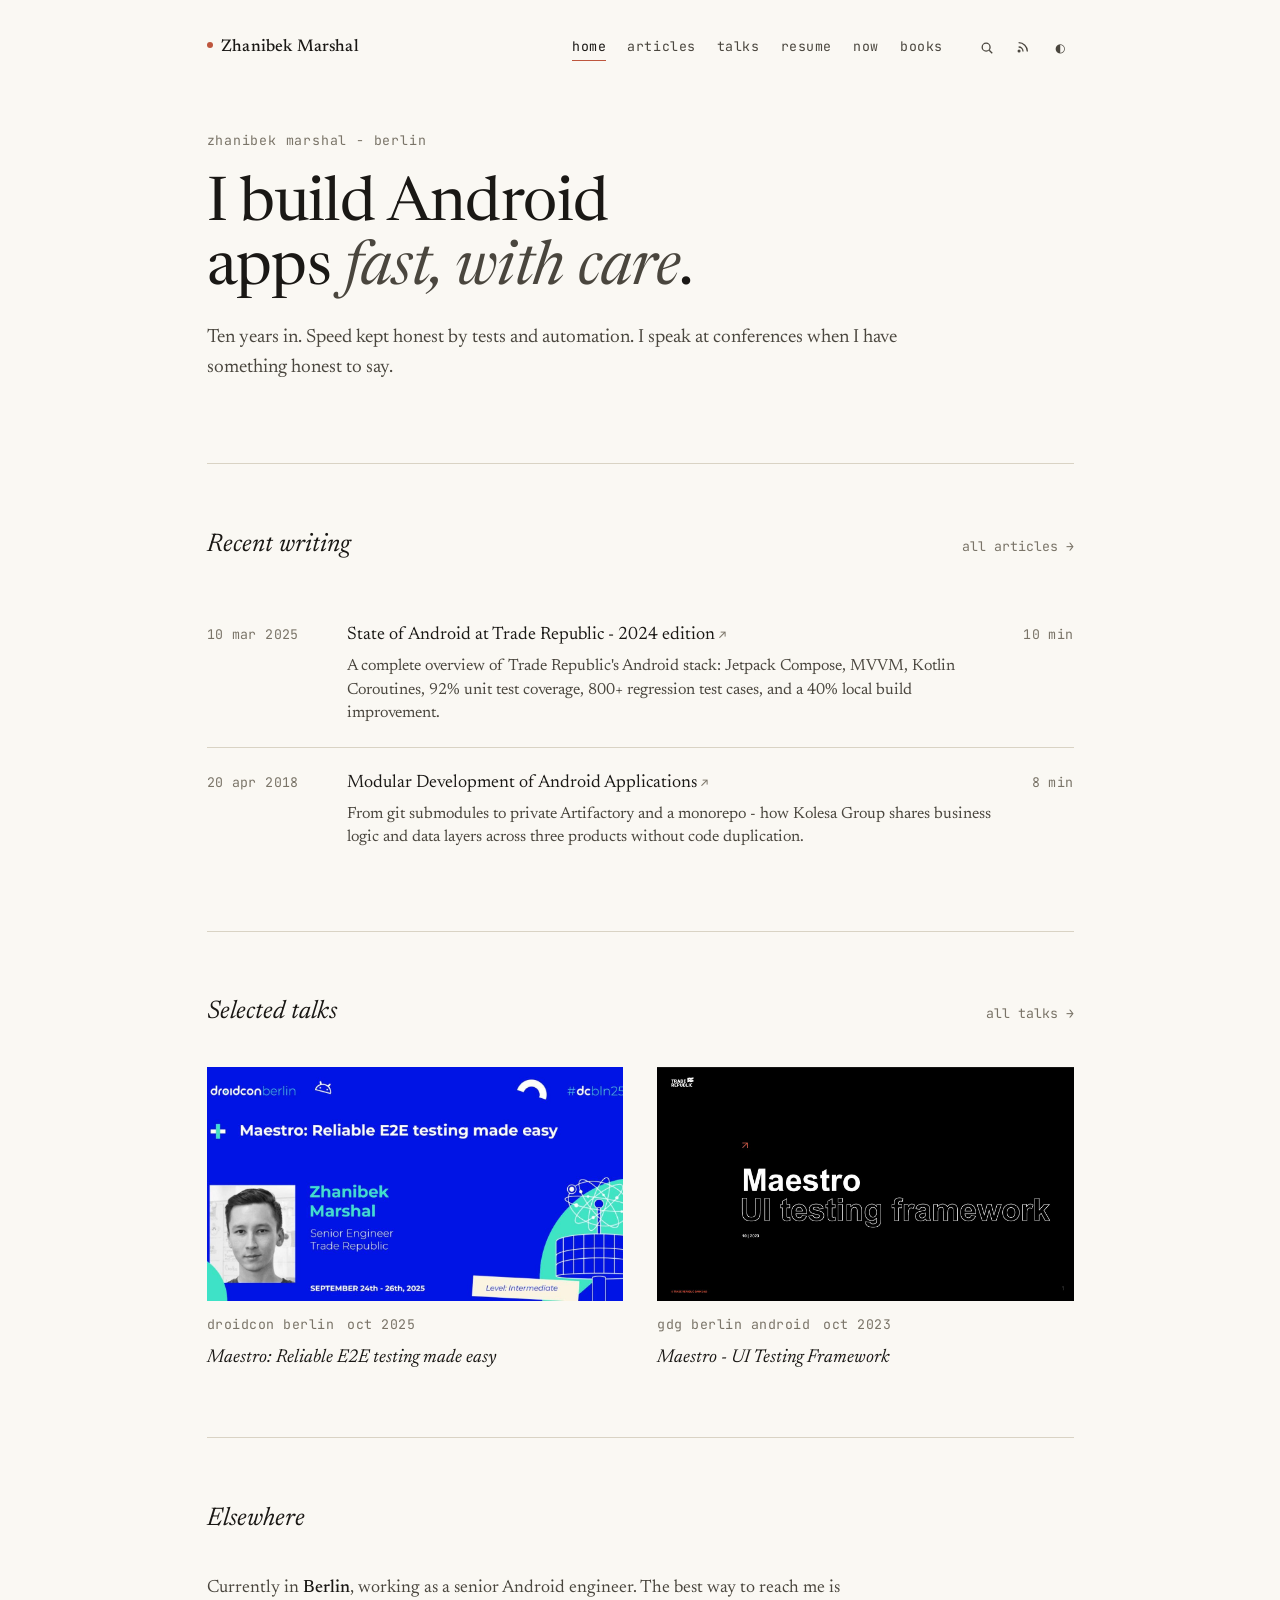
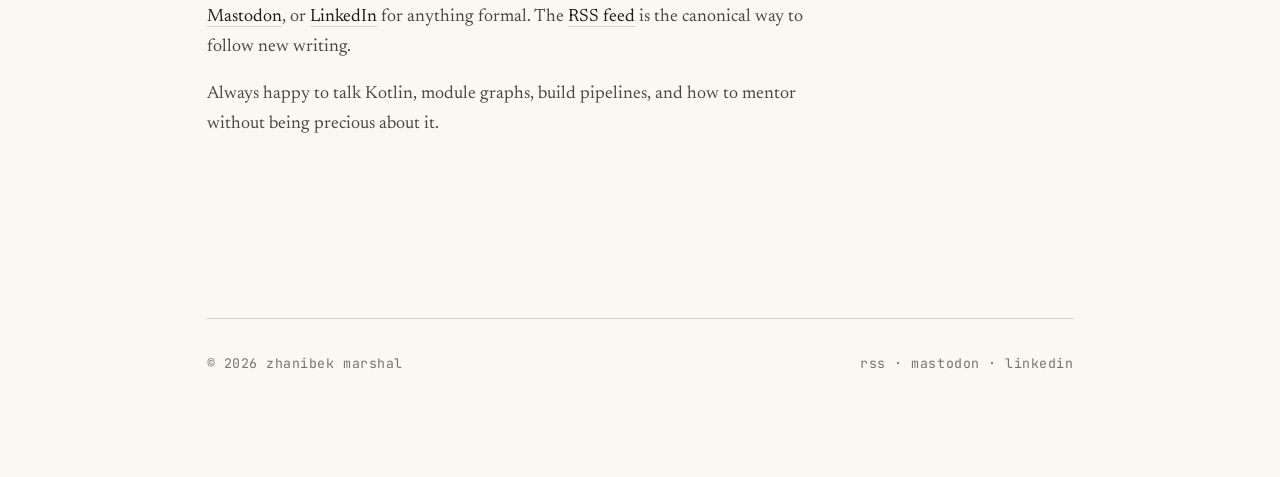
==== index.html @ f0babded "Add SEO meta tags to all pages All 8 pages now have <meta name="description">, og:title, og:descript" ====
<!doctype html>
<html lang="en">
<head>
<meta charset="utf-8">
<title>Zhanibek Marshal - Android engineer, speaker, writer</title>
<meta name="viewport" content="width=device-width, initial-scale=1">
<meta property="og:title" content="Zhanibek Marshal - Android engineer, speaker, writer">
<meta property="og:description" content="Personal site of Zhanibek Marshal - Android engineer with 10+ years of experience, conference speaker, writer.">
<meta property="og:type" content="website">
<meta property="og:url" content="https://zhanibek.dev/">
<meta name="twitter:card" content="summary">
<meta name="description" content="Personal site of Zhanibek Marshal - Android engineer with 10+ years of experience, conference speaker, writer.">
<link rel="alternate" type="application/rss+xml" title="Zhanibek Marshal - RSS" href="feed.xml">
<link rel="preconnect" href="https://fonts.googleapis.com">
<link rel="preconnect" href="https://fonts.gstatic.com" crossorigin>
<link href="https://fonts.googleapis.com/css2?family=Newsreader:ital,opsz,wght@0,6..72,300;0,6..72,400;0,6..72,500;1,6..72,300;1,6..72,400&family=JetBrains+Mono:wght@400;500&display=swap" rel="stylesheet">
<style>/* ============================================================
   Zhanibek Marshal - personal site
   Zen aesthetic. Newsreader serif + JetBrains Mono.
   ============================================================ */

:root {
  /* Light (paper) */
  --paper:        #faf8f3;
  --paper-2:      #f3efe6;
  --rule:         #d9d3c4;
  --ink:          #1a1815;
  --ink-2:        #4a463e;
  --ink-3:        #7a7468;
  --accent:       oklch(0.58 0.14 35);
  --accent-soft:  oklch(0.58 0.14 35 / 0.12);

  --serif: "Newsreader", "Iowan Old Style", "Palatino", Georgia, serif;
  --mono:  "JetBrains Mono", ui-monospace, "SF Mono", Menlo, monospace;

  /* Density (overridden by tweaks) */
  --density:    1;
  --measure:    38rem;            /* reading column */
  --gap-xs:     calc(0.5rem  * var(--density));
  --gap-sm:     calc(0.75rem * var(--density));
  --gap-md:     calc(1.25rem * var(--density));
  --gap-lg:     calc(2rem    * var(--density));
  --gap-xl:     calc(3.5rem  * var(--density));
  --gap-xxl:    calc(6rem    * var(--density));

  --type-body:  1.0625rem;
  --type-meta:  0.78rem;
  --type-h1:    clamp(1.75rem, 1.2rem + 2.4vw, 2.6rem);
  --type-h2:    1.5rem;
  --type-h3:    1.15rem;
  --type-hero:  clamp(2.2rem, 1.4rem + 3.5vw, 3.6rem);

  --leading-body: 1.65;
  --leading-tight: 1.25;

  color-scheme: light;
}

html[data-theme="dark"] {
  --paper:        #15171a;
  --paper-2:      #1d1f23;
  --rule:         #2c2f34;
  --ink:          #e8e6e1;
  --ink-2:        #b8b5ae;
  --ink-3:        #7a7770;
  --accent:       oklch(0.72 0.13 38);
  --accent-soft:  oklch(0.72 0.13 38 / 0.14);
  color-scheme: dark;
}

@media (prefers-color-scheme: dark) {
  html:not([data-theme]) {
    --paper:        #15171a;
    --paper-2:      #1d1f23;
    --rule:         #2c2f34;
    --ink:          #e8e6e1;
    --ink-2:        #b8b5ae;
    --ink-3:        #7a7770;
    --accent:       oklch(0.72 0.13 38);
    --accent-soft:  oklch(0.72 0.13 38 / 0.14);
    color-scheme: dark;
  }
}

* { box-sizing: border-box; }

html, body {
  margin: 0;
  padding: 0;
  background: var(--paper);
  color: var(--ink);
  font-family: var(--serif);
  font-size: var(--type-body);
  line-height: var(--leading-body);
  font-feature-settings: "ss01", "ss02";
  -webkit-font-smoothing: antialiased;
  text-rendering: optimizeLegibility;
}

img, svg { max-width: 100%; display: block; }

a {
  color: var(--ink);
  text-decoration: none;
  border-bottom: 1px solid var(--rule);
  transition: border-color 120ms ease, color 120ms ease;
}
a:hover { border-bottom-color: var(--accent); color: var(--accent); }

/* ----- LAYOUT ------------------------------------------------ */
.shell {
  max-width: 56rem;
  margin: 0 auto;
  padding: var(--gap-lg) clamp(1.25rem, 4vw, 2.5rem) var(--gap-xxl);
}

.measure { max-width: var(--measure); }

/* ----- HEADER ------------------------------------------------ */
.site-header {
  display: flex;
  justify-content: space-between;
  align-items: baseline;
  gap: var(--gap-md);
  padding-bottom: var(--gap-lg);
  border-bottom: 1px solid var(--rule);
  margin-bottom: var(--gap-xl);
  flex-wrap: wrap;
}
.brand {
  font-family: var(--serif);
  font-size: 1rem;
  font-weight: 500;
  letter-spacing: 0.01em;
  border: 0;
  color: var(--ink);
}
.brand .dot {
  display: inline-block;
  width: 6px; height: 6px;
  background: var(--accent);
  border-radius: 50%;
  margin-right: 0.5rem;
  transform: translateY(-3px);
}
nav.primary {
  display: flex;
  gap: var(--gap-md);
  font-family: var(--mono);
  font-size: var(--type-meta);
  letter-spacing: 0.04em;
  text-transform: lowercase;
  align-items: center;
  flex-wrap: wrap;
}
nav.primary a {
  color: var(--ink-2);
  border: 0;
  padding-bottom: 2px;
  border-bottom: 1px solid transparent;
}
nav.primary a:hover { color: var(--ink); border-bottom-color: var(--ink-3); }
nav.primary a[aria-current="page"] {
  color: var(--ink);
  border-bottom-color: var(--accent);
}

.utilities {
  display: flex;
  gap: 0.5rem;
  align-items: center;
  margin-left: 0.5rem;
}
.icon-btn {
  background: transparent;
  border: 1px solid transparent;
  color: var(--ink-2);
  width: 28px; height: 28px;
  border-radius: 4px;
  cursor: pointer;
  display: inline-flex;
  align-items: center;
  justify-content: center;
  font-family: var(--mono);
  font-size: 0.7rem;
  transition: background 120ms, color 120ms;
}
.icon-btn:hover { background: var(--paper-2); color: var(--ink); }
.icon-btn svg { width: 14px; height: 14px; }

/* ----- HERO -------------------------------------------------- */
.hero {
  padding: var(--gap-lg) 0 var(--gap-xl);
  max-width: 42rem;
}
.hero-eyebrow {
  font-family: var(--mono);
  font-size: var(--type-meta);
  text-transform: lowercase;
  letter-spacing: 0.06em;
  color: var(--ink-3);
  margin-bottom: var(--gap-md);
}
.hero h1 {
  font-family: var(--serif);
  font-weight: 400;
  font-size: var(--type-hero);
  line-height: 1.05;
  letter-spacing: -0.01em;
  margin: 0 0 var(--gap-md);
  text-wrap: balance;
}
.hero h1 em {
  font-style: italic;
  color: var(--ink-2);
}
.hero p {
  font-size: 1.125rem;
  line-height: 1.55;
  color: var(--ink-2);
  margin: 0 0 var(--gap-md);
  text-wrap: pretty;
}

/* ----- SECTION HEADINGS ------------------------------------- */
.section {
  padding: var(--gap-xl) 0;
  border-top: 1px solid var(--rule);
}
.section:first-of-type { border-top: 0; }

.section-head {
  display: flex;
  justify-content: space-between;
  align-items: baseline;
  margin-bottom: var(--gap-lg);
  gap: var(--gap-md);
}
.section-head h2 {
  font-family: var(--serif);
  font-weight: 400;
  font-style: italic;
  font-size: var(--type-h2);
  margin: 0;
  color: var(--ink);
}
.section-head .more {
  font-family: var(--mono);
  font-size: var(--type-meta);
  text-transform: lowercase;
  color: var(--ink-3);
  border: 0;
}
.section-head .more:hover { color: var(--accent); }

/* ----- ARTICLE LIST (list style) ---------------------------- */
.post-list {
  list-style: none;
  padding: 0;
  margin: 0;
}
.post-list li {
  padding: var(--gap-md) 0;
  border-bottom: 1px solid var(--rule);
}
.post-list li:last-child { border-bottom: 0; }
.post-row {
  display: grid;
  grid-template-columns: 7rem 1fr auto;
  gap: var(--gap-md);
  align-items: baseline;
}
.post-row .date,
.post-row .read-time {
  font-family: var(--mono);
  font-size: var(--type-meta);
  color: var(--ink-3);
  text-transform: lowercase;
  letter-spacing: 0.03em;
  white-space: nowrap;
}
.post-row .title {
  font-family: var(--serif);
  font-size: 1.0625rem;
  color: var(--ink);
  border: 0;
  line-height: 1.4;
}
.post-row .title:hover { color: var(--accent); }
.post-row .excerpt {
  font-size: 0.95rem;
  color: var(--ink-2);
  margin-top: 0.25rem;
  line-height: 1.45;
}
@media (max-width: 640px) {
  .post-row { grid-template-columns: 1fr; gap: 0.25rem; }
  .post-row .read-time { grid-row: 1; justify-self: end; }
  .post-row .date { grid-row: 1; }
}

/* ----- CARDS variant ---------------------------------------- */
.post-list.cards { display: grid; grid-template-columns: repeat(auto-fill, minmax(20rem, 1fr)); gap: var(--gap-lg); border: 0; }
.post-list.cards li { border: 0; padding: 0; }
.card {
  display: block;
  border: 0;
  padding: 0;
}
.card .cover {
  aspect-ratio: 16/10;
  background: var(--paper-2);
  margin-bottom: var(--gap-sm);
  overflow: hidden;
  position: relative;
}
.card .cover svg { width: 100%; height: 100%; }
.card .meta {
  font-family: var(--mono);
  font-size: var(--type-meta);
  color: var(--ink-3);
  text-transform: lowercase;
  letter-spacing: 0.04em;
  margin-bottom: 0.4rem;
  display: flex; gap: 0.75rem;
}
.card .title {
  font-family: var(--serif);
  font-size: 1.2rem;
  line-height: 1.3;
  color: var(--ink);
  display: block;
  border: 0;
  margin-bottom: 0.4rem;
}
.card:hover .title { color: var(--accent); }
.card .excerpt {
  font-size: 0.95rem;
  color: var(--ink-2);
  line-height: 1.5;
}

/* ----- TABLE variant ---------------------------------------- */
.post-list.table-list { padding: 0; }
.post-list.table-list li { padding: 0.75rem 0; }
.post-list.table-list .post-row {
  grid-template-columns: 6rem 1fr 7rem auto;
  align-items: center;
}
.post-list.table-list .post-row .excerpt { display: none; }
.post-list.table-list .post-row .tag {
  font-family: var(--mono);
  font-size: var(--type-meta);
  color: var(--ink-3);
  text-transform: lowercase;
  text-align: right;
}
@media (max-width: 640px) {
  .post-list.table-list .post-row { grid-template-columns: 1fr auto; }
  .post-list.table-list .post-row .tag { display: none; }
}

/* ----- TALK CARDS ------------------------------------------- */
.talks {
  display: grid;
  grid-template-columns: repeat(auto-fill, minmax(18rem, 1fr));
  gap: var(--gap-lg);
}
.talk {
  display: block;
  border: 0;
}
.talk .cover {
  aspect-ratio: 16/9;
  background: var(--paper-2);
  margin-bottom: var(--gap-sm);
  overflow: hidden;
}
.talk .meta {
  font-family: var(--mono);
  font-size: var(--type-meta);
  color: var(--ink-3);
  text-transform: lowercase;
  letter-spacing: 0.04em;
  margin-bottom: 0.4rem;
  display: flex;
  gap: 0.75rem;
}
.talk .title {
  font-family: var(--serif);
  font-style: italic;
  font-size: 1.1rem;
  color: var(--ink);
  border: 0;
  display: block;
  margin-bottom: 0.25rem;
}
.talk:hover .title { color: var(--accent); }
.talk .venue { font-size: 0.9rem; color: var(--ink-2); }

/* ----- ARTICLE BODY ----------------------------------------- */
article.prose {
  max-width: var(--measure);
  margin: 0 auto;
}
article.prose h1 {
  font-weight: 400;
  font-size: var(--type-h1);
  line-height: 1.1;
  letter-spacing: -0.01em;
  margin: 0 0 var(--gap-sm);
  text-wrap: balance;
}
article.prose .article-meta {
  font-family: var(--mono);
  font-size: var(--type-meta);
  color: var(--ink-3);
  text-transform: lowercase;
  letter-spacing: 0.04em;
  display: flex;
  gap: 0.75rem;
  margin-bottom: var(--gap-xl);
  flex-wrap: wrap;
}
article.prose p,
article.prose ul,
article.prose ol,
article.prose blockquote {
  margin: 0 0 var(--gap-md);
}
article.prose h2 {
  font-weight: 400;
  font-style: italic;
  font-size: 1.5rem;
  margin: var(--gap-xl) 0 var(--gap-sm);
}
article.prose h3 {
  font-weight: 500;
  font-size: 1.125rem;
  margin: var(--gap-lg) 0 var(--gap-sm);
}
article.prose blockquote {
  padding-left: var(--gap-md);
  border-left: 2px solid var(--rule);
  color: var(--ink-2);
  font-style: italic;
}
article.prose a {
  color: var(--accent);
  border-bottom: 1px solid var(--accent-soft);
}
article.prose a:hover { border-bottom-color: var(--accent); }

article.prose code {
  font-family: var(--mono);
  font-size: 0.92em;
  background: var(--paper-2);
  padding: 1px 5px;
  border-radius: 3px;
}
article.prose pre {
  background: var(--paper-2);
  border: 1px solid var(--rule);
  border-radius: 4px;
  padding: var(--gap-md);
  overflow-x: auto;
  font-family: var(--mono);
  font-size: 0.88rem;
  line-height: 1.55;
  margin: var(--gap-md) 0 var(--gap-lg);
}
article.prose pre code { background: transparent; padding: 0; }

/* Syntax (very gentle) */
.tok-key { color: oklch(0.55 0.14 280); }
.tok-str { color: oklch(0.55 0.13 140); }
.tok-com { color: var(--ink-3); font-style: italic; }
.tok-num { color: oklch(0.6 0.14 35); }
.tok-fn  { color: oklch(0.55 0.13 220); }
html[data-theme="dark"] .tok-key { color: oklch(0.78 0.14 280); }
html[data-theme="dark"] .tok-str { color: oklch(0.78 0.13 140); }
html[data-theme="dark"] .tok-num { color: oklch(0.78 0.14 35); }
html[data-theme="dark"] .tok-fn  { color: oklch(0.78 0.13 220); }
@media (prefers-color-scheme: dark) {
  html:not([data-theme]) .tok-key { color: oklch(0.78 0.14 280); }
  html:not([data-theme]) .tok-str { color: oklch(0.78 0.13 140); }
  html:not([data-theme]) .tok-num { color: oklch(0.78 0.14 35); }
  html:not([data-theme]) .tok-fn  { color: oklch(0.78 0.13 220); }
}

/* ----- READING PROGRESS BAR --------------------------------- */
.progress {
  position: fixed;
  top: 0; left: 0;
  height: 2px;
  width: 0%;
  background: var(--accent);
  z-index: 50;
  transition: width 80ms linear;
}

/* ----- FOOTER ----------------------------------------------- */
.site-footer {
  margin-top: var(--gap-xxl);
  padding-top: var(--gap-lg);
  border-top: 1px solid var(--rule);
  display: flex;
  justify-content: space-between;
  font-family: var(--mono);
  font-size: var(--type-meta);
  color: var(--ink-3);
  text-transform: lowercase;
  letter-spacing: 0.04em;
  gap: var(--gap-md);
  flex-wrap: wrap;
}
.site-footer a { color: var(--ink-3); border: 0; }
.site-footer a:hover { color: var(--accent); }

/* ----- SEARCH OVERLAY --------------------------------------- */
.search-overlay {
  position: fixed; inset: 0;
  background: color-mix(in oklab, var(--paper) 85%, transparent);
  backdrop-filter: blur(8px);
  display: none;
  align-items: flex-start;
  justify-content: center;
  z-index: 100;
  padding-top: 12vh;
}
.search-overlay[data-open="true"] { display: flex; }
.search-box {
  width: min(90vw, 36rem);
  background: var(--paper);
  border: 1px solid var(--rule);
  border-radius: 4px;
  box-shadow: 0 24px 60px -20px rgba(0,0,0,0.18);
}
.search-input {
  width: 100%;
  border: 0;
  background: transparent;
  padding: var(--gap-md);
  font-family: var(--serif);
  font-size: 1.15rem;
  color: var(--ink);
  outline: none;
  border-bottom: 1px solid var(--rule);
}
.search-input::placeholder { color: var(--ink-3); }
.search-results {
  max-height: 50vh;
  overflow-y: auto;
  padding: var(--gap-sm) 0;
}
.search-result {
  display: block;
  padding: 0.5rem var(--gap-md);
  border: 0;
  color: var(--ink);
}
.search-result:hover, .search-result.active {
  background: var(--paper-2);
  color: var(--ink);
}
.search-result .kind {
  font-family: var(--mono);
  font-size: 0.7rem;
  color: var(--ink-3);
  text-transform: lowercase;
  margin-right: 0.5rem;
}
.search-result .title { font-family: var(--serif); }
.search-empty {
  padding: var(--gap-md);
  font-family: var(--mono);
  font-size: var(--type-meta);
  color: var(--ink-3);
  text-transform: lowercase;
}

/* ----- TWEAKS PANEL CHROME ---------------------------------- */
/* (TweaksPanel starter handles most styling; we just theme it.) */

/* ----- UTIL ------------------------------------------------- */
.kbd {
  font-family: var(--mono);
  font-size: 0.7rem;
  border: 1px solid var(--rule);
  padding: 1px 5px;
  border-radius: 3px;
  color: var(--ink-3);
  background: var(--paper-2);
}
.divider {
  height: 1px;
  background: var(--rule);
  margin: var(--gap-xl) 0;
}
.lede {
  font-size: 1.18rem;
  color: var(--ink-2);
  font-style: italic;
  line-height: 1.55;
  margin-bottom: var(--gap-lg);
}
.tag-row {
  display: flex; gap: 0.5rem; flex-wrap: wrap;
  font-family: var(--mono);
  font-size: var(--type-meta);
  text-transform: lowercase;
  color: var(--ink-3);
  letter-spacing: 0.03em;
}
.tag-row a { color: var(--ink-3); border: 0; }
.tag-row a:hover { color: var(--accent); }

/* Cover placeholder */
.cover-ph {
  width: 100%; height: 100%;
  display: flex; align-items: center; justify-content: center;
  position: relative;
  background:
    repeating-linear-gradient(
      45deg,
      var(--paper-2) 0 8px,
      transparent 8px 16px
    ),
    var(--paper);
  color: var(--ink-3);
  font-family: var(--mono);
  font-size: 0.7rem;
  text-transform: lowercase;
  letter-spacing: 0.05em;
}
.cover-ph span {
  background: var(--paper);
  padding: 0.25rem 0.5rem;
  border: 1px solid var(--rule);
}

/* Hide things by tweak */
[data-hide-readtime="true"] .read-time { display: none !important; }

/* Density modifier */
html[data-density="compact"] { --density: 0.7; --measure: 36rem; }
html[data-density="comfy"]   { --density: 1; }
html[data-density="airy"]    { --density: 1.35; --measure: 40rem; }

/* Responsive */
@media (max-width: 640px) {
  .site-header { gap: var(--gap-sm); }
  nav.primary { gap: var(--gap-sm); }
  .section { padding: var(--gap-lg) 0; }
}
</style>
<script>
  // No-flash theme bootstrap
  (function(){ const t = localStorage.getItem("zm.theme"); if (t && t !== "system") document.documentElement.setAttribute("data-theme", t); const d = localStorage.getItem("zm.density"); if (d) document.documentElement.setAttribute("data-density", d); })();
</script>
</head>
<body>

<header class="site-header shell" style="padding-bottom:0; margin-bottom:0; border:0;">
  <a href="index.html" class="brand"><span class="dot"></span>Zhanibek Marshal</a>
  <nav class="primary">
    <a href="index.html">home</a>
    <a href="articles.html">articles</a>
    <a href="talks.html">talks</a>
    <a href="resume.html">resume</a>
    <a href="now.html">now</a>
    <a href="books.html">books</a>
    <span class="utilities">
      <button class="icon-btn" data-search-open title="search (⌘K or /)">
        <svg viewBox="0 0 16 16" fill="none" stroke="currentColor" stroke-width="1.5"><circle cx="7" cy="7" r="4.5"/><path d="M10.5 10.5L14 14"/></svg>
      </button>
      <a class="icon-btn" href="feed.xml" title="rss feed">
        <svg viewBox="0 0 16 16" fill="none" stroke="currentColor" stroke-width="1.5"><path d="M3 3a10 10 0 0 1 10 10"/><path d="M3 8a5 5 0 0 1 5 5"/><circle cx="3.5" cy="12.5" r="1" fill="currentColor"/></svg>
      </a>
      <button class="icon-btn" data-theme-toggle>◐</button>
    </span>
  </nav>
</header>

<main class="shell">
  <section class="hero">
    <div class="hero-eyebrow">zhanibek marshal - berlin</div>
    <h1>I build Android apps <em>fast, with care</em>.</h1>
    <p>Ten years in. Speed kept honest by tests and automation. I speak at conferences when I have something honest to say.</p>
  </section>

  <section class="section">
    <div class="section-head">
      <h2>Recent writing</h2>
      <a class="more" href="articles.html">all articles →</a>
    </div>
    <ul class="post-list" id="featured-articles"></ul>
  </section>

  <section class="section">
    <div class="section-head">
      <h2>Selected talks</h2>
      <a class="more" href="talks.html">all talks →</a>
    </div>
    <div class="talks" id="featured-talks"></div>
  </section>

  <section class="section">
    <div class="section-head"><h2>Elsewhere</h2></div>
    <div class="measure" style="font-size:1.05rem; color:var(--ink-2);">
      <p>Currently in <strong style="color:var(--ink); font-weight:500;">Berlin</strong>, working as a senior Android engineer. The best way to reach me is <a href="https://androiddev.social/@zhanibek">Mastodon</a>, or <a href="https://www.linkedin.com/in/johnmarshal/">LinkedIn</a> for anything formal. The <a href="feed.xml">RSS feed</a> is the canonical way to follow new writing.</p>
      <p>Always happy to talk Kotlin, module graphs, build pipelines, and how to mentor without being precious about it.</p>
    </div>
  </section>

  <footer class="site-footer">
    <span>© 2026 Zhanibek Marshal</span>
    <span>
      <a href="feed.xml">rss</a> ·
      <a href="https://androiddev.social/@zhanibek">mastodon</a> ·
      <a href="https://www.linkedin.com/in/johnmarshal/">linkedin</a>
    </span>
  </footer>
</main>

<!-- Search overlay -->
<div class="search-overlay" data-search-overlay data-open="false">
  <div class="search-box">
    <input class="search-input" data-search-input placeholder="search articles, talks, pages…" type="text" autocomplete="off">
    <div class="search-results" data-search-results></div>
  </div>
</div>


<script src="site-data.js"></script>
<script>/* Site-wide chrome: theme toggle, search, header active state, tweaks bridge.
   Vanilla JS - no framework needed for these utilities. */

(function() {
  // ---------- THEME ----------
  const THEME_KEY = "zm.theme";
  function applyTheme(t) {
    if (t === "system" || !t) {
      document.documentElement.removeAttribute("data-theme");
    } else {
      document.documentElement.setAttribute("data-theme", t);
    }
  }
  function currentTheme() {
    return localStorage.getItem(THEME_KEY) || "system";
  }
  function nextTheme(t) {
    return t === "light" ? "dark" : t === "dark" ? "system" : "light";
  }
  function setThemeBtnLabel(btn) {
    const t = currentTheme();
    const label = t === "light" ? "☀" : t === "dark" ? "☾" : "◐";
    btn.textContent = label;
    btn.setAttribute("title", `theme: ${t} (click to cycle)`);
  }
  applyTheme(currentTheme());

  document.addEventListener("DOMContentLoaded", () => {
    const btn = document.querySelector("[data-theme-toggle]");
    if (btn) {
      setThemeBtnLabel(btn);
      btn.addEventListener("click", () => {
        const t = nextTheme(currentTheme());
        localStorage.setItem(THEME_KEY, t);
        applyTheme(t);
        setThemeBtnLabel(btn);
      });
    }

    // ---------- ACTIVE NAV ----------
    const path = location.pathname.split("/").pop() || "index.html";
    document.querySelectorAll("nav.primary a").forEach(a => {
      const href = a.getAttribute("href");
      if (href === path || (path === "" && href === "index.html")) {
        a.setAttribute("aria-current", "page");
      }
    });

    // ---------- DENSITY ----------
    const d = localStorage.getItem("zm.density") || "comfy";
    document.documentElement.setAttribute("data-density", d);

    // ---------- READ-TIME HIDE ----------
    const showReadTime = localStorage.getItem("zm.readtime") !== "false";
    document.documentElement.setAttribute("data-hide-readtime", String(!showReadTime));

    // ---------- SEARCH ----------
    const overlay = document.querySelector("[data-search-overlay]");
    const input   = document.querySelector("[data-search-input]");
    const results = document.querySelector("[data-search-results]");
    const openBtn = document.querySelector("[data-search-open]");

    function buildIndex() {
      const items = [];
      (window.SITE?.articles || []).forEach(a => {
        items.push({
          kind: "article",
          title: a.title,
          excerpt: a.excerpt,
          href: `article.html?slug=${a.slug}`
        });
      });
      (window.SITE?.talks || []).forEach(t => {
        items.push({
          kind: "talk",
          title: t.title,
          excerpt: `${t.venue}, ${t.city}`,
          href: `talk.html?slug=${t.slug}`
        });
      });
      [
        { kind: "page", title: "Resume", excerpt: "Experience, talks, recognition", href: "resume.html" },
        { kind: "page", title: "Now",     excerpt: "What I'm working on this season",     href: "now.html" },
        { kind: "page", title: "Articles",excerpt: "All writing",                          href: "articles.html" },
        { kind: "page", title: "Talks",   excerpt: "Public speaking",                      href: "talks.html" },
        { kind: "page", title: "Books",   excerpt: "Recommended reading",                  href: "books.html" }
      ].forEach(p => items.push(p));
      return items;
    }
    const idx = buildIndex();
    let activeIdx = 0;

    function render(query) {
      if (!results) return;
      const q = query.trim().toLowerCase();
      let list = idx;
      if (q) {
        list = idx.filter(i =>
          i.title.toLowerCase().includes(q) ||
          (i.excerpt || "").toLowerCase().includes(q) ||
          i.kind.includes(q)
        );
      }
      if (list.length === 0) {
        results.innerHTML = `<div class="search-empty">no results for "${q}"</div>`;
        return;
      }
      results.innerHTML = list.slice(0, 12).map((r, i) => `
        <a class="search-result ${i===activeIdx?'active':''}" href="${r.href}" data-idx="${i}">
          <span class="kind">${r.kind}</span>
          <span class="title">${r.title}</span>
        </a>
      `).join("");
    }

    function openSearch() {
      if (!overlay) return;
      overlay.setAttribute("data-open", "true");
      activeIdx = 0;
      render("");
      setTimeout(() => input?.focus(), 30);
    }
    function closeSearch() {
      if (!overlay) return;
      overlay.setAttribute("data-open", "false");
      if (input) input.value = "";
    }
    openBtn?.addEventListener("click", openSearch);
    overlay?.addEventListener("click", e => { if (e.target === overlay) closeSearch(); });
    input?.addEventListener("input", e => { activeIdx = 0; render(e.target.value); });
    input?.addEventListener("keydown", e => {
      const links = results.querySelectorAll(".search-result");
      if (e.key === "ArrowDown") {
        e.preventDefault();
        activeIdx = Math.min(activeIdx + 1, links.length - 1);
        render(input.value);
      } else if (e.key === "ArrowUp") {
        e.preventDefault();
        activeIdx = Math.max(activeIdx - 1, 0);
        render(input.value);
      } else if (e.key === "Enter") {
        const a = results.querySelector(`.search-result[data-idx="${activeIdx}"]`);
        if (a) location.href = a.getAttribute("href");
      } else if (e.key === "Escape") {
        closeSearch();
      }
    });
    document.addEventListener("keydown", e => {
      if ((e.key === "k" || e.key === "K") && (e.metaKey || e.ctrlKey)) {
        e.preventDefault();
        openSearch();
      } else if (e.key === "/" && document.activeElement?.tagName !== "INPUT") {
        e.preventDefault();
        openSearch();
      } else if (e.key === "Escape" && overlay?.getAttribute("data-open") === "true") {
        closeSearch();
      }
    });

    // ---------- READING PROGRESS ----------
    const bar = document.querySelector(".progress");
    if (bar) {
      const onScroll = () => {
        const article = document.querySelector("article.prose");
        if (!article) { bar.style.width = "0%"; return; }
        const rect = article.getBoundingClientRect();
        const total = rect.height - window.innerHeight;
        const scrolled = -rect.top;
        const pct = Math.max(0, Math.min(1, scrolled / total));
        bar.style.width = (pct * 100) + "%";
      };
      window.addEventListener("scroll", onScroll, { passive: true });
      onScroll();
    }
  });

  // expose for tweaks
  window.ZM = {
    setDensity(d)   { localStorage.setItem("zm.density", d); document.documentElement.setAttribute("data-density", d); },
    setReadtime(v)  { localStorage.setItem("zm.readtime", String(!!v)); document.documentElement.setAttribute("data-hide-readtime", String(!v)); },
    setListStyle(v) { localStorage.setItem("zm.liststyle", v); const el = document.querySelector(".post-list"); if (el) { el.classList.remove("cards","table-list"); if (v === "cards") el.classList.add("cards"); else if (v === "table") el.classList.add("table-list"); } },
    setTheme(t)     { localStorage.setItem(THEME_KEY, t); applyTheme(t); const b = document.querySelector("[data-theme-toggle]"); if (b) setThemeBtnLabel(b); },
    getDensity()    { return localStorage.getItem("zm.density")  || "comfy"; },
    getReadtime()   { return localStorage.getItem("zm.readtime") !== "false"; },
    getListStyle()  { return localStorage.getItem("zm.liststyle")|| "list"; },
    getTheme()      { return currentTheme(); }
  };
})();
</script>
<script>
  // Render featured articles + talks
  document.addEventListener("DOMContentLoaded", () => {
    const fa = document.getElementById("featured-articles");
    const ft = document.getElementById("featured-talks");
    const allArticles = [...SITE.articles].sort((a, b) => b.date.localeCompare(a.date)).slice(0, 3);
    fa.innerHTML = allArticles.map(a => {
      const href = a.url || `article.html?slug=${a.slug}`;
      const ext = a.url ? ' target="_blank" rel="noopener"' : '';
      const extBadge = a.url ? ' <span style="font-family:var(--mono);font-size:0.7rem;color:var(--ink-3);vertical-align:middle">↗</span>' : '';
      return `
      <li>
        <div class="post-row">
          <span class="date">${SITE.fmtDate(a.date)}</span>
          <div>
            <a class="title" href="${href}"${ext}>${a.title}${extBadge}</a>
            <div class="excerpt">${a.excerpt}</div>
          </div>
          <span class="read-time">${a.readTime} min</span>
        </div>
      </li>`;
    }).join("");

    const talksToShow = [...SITE.talks].sort((a, b) => b.date.localeCompare(a.date)).slice(0, 2);
    ft.innerHTML = talksToShow.map(t => `
      <a class="talk" href="talk.html?slug=${t.slug}">
        <div class="cover">
          ${t.thumbnail ? `<img src="${t.thumbnail}" alt="" style="width:100%;height:100%;object-fit:cover;">` : `<div class="cover-ph"><span>talk · ${t.venue.toLowerCase()}</span></div>`}
        </div>
        <div class="meta"><span>${t.venue.toLowerCase()}</span><span>${SITE.fmtMonthYear(t.date)}</span></div>
        <span class="title">${t.title}</span>
      </a>
    `).join("");
  });
</script>
<script src="tweaks.js"></script>
</body>
</html>
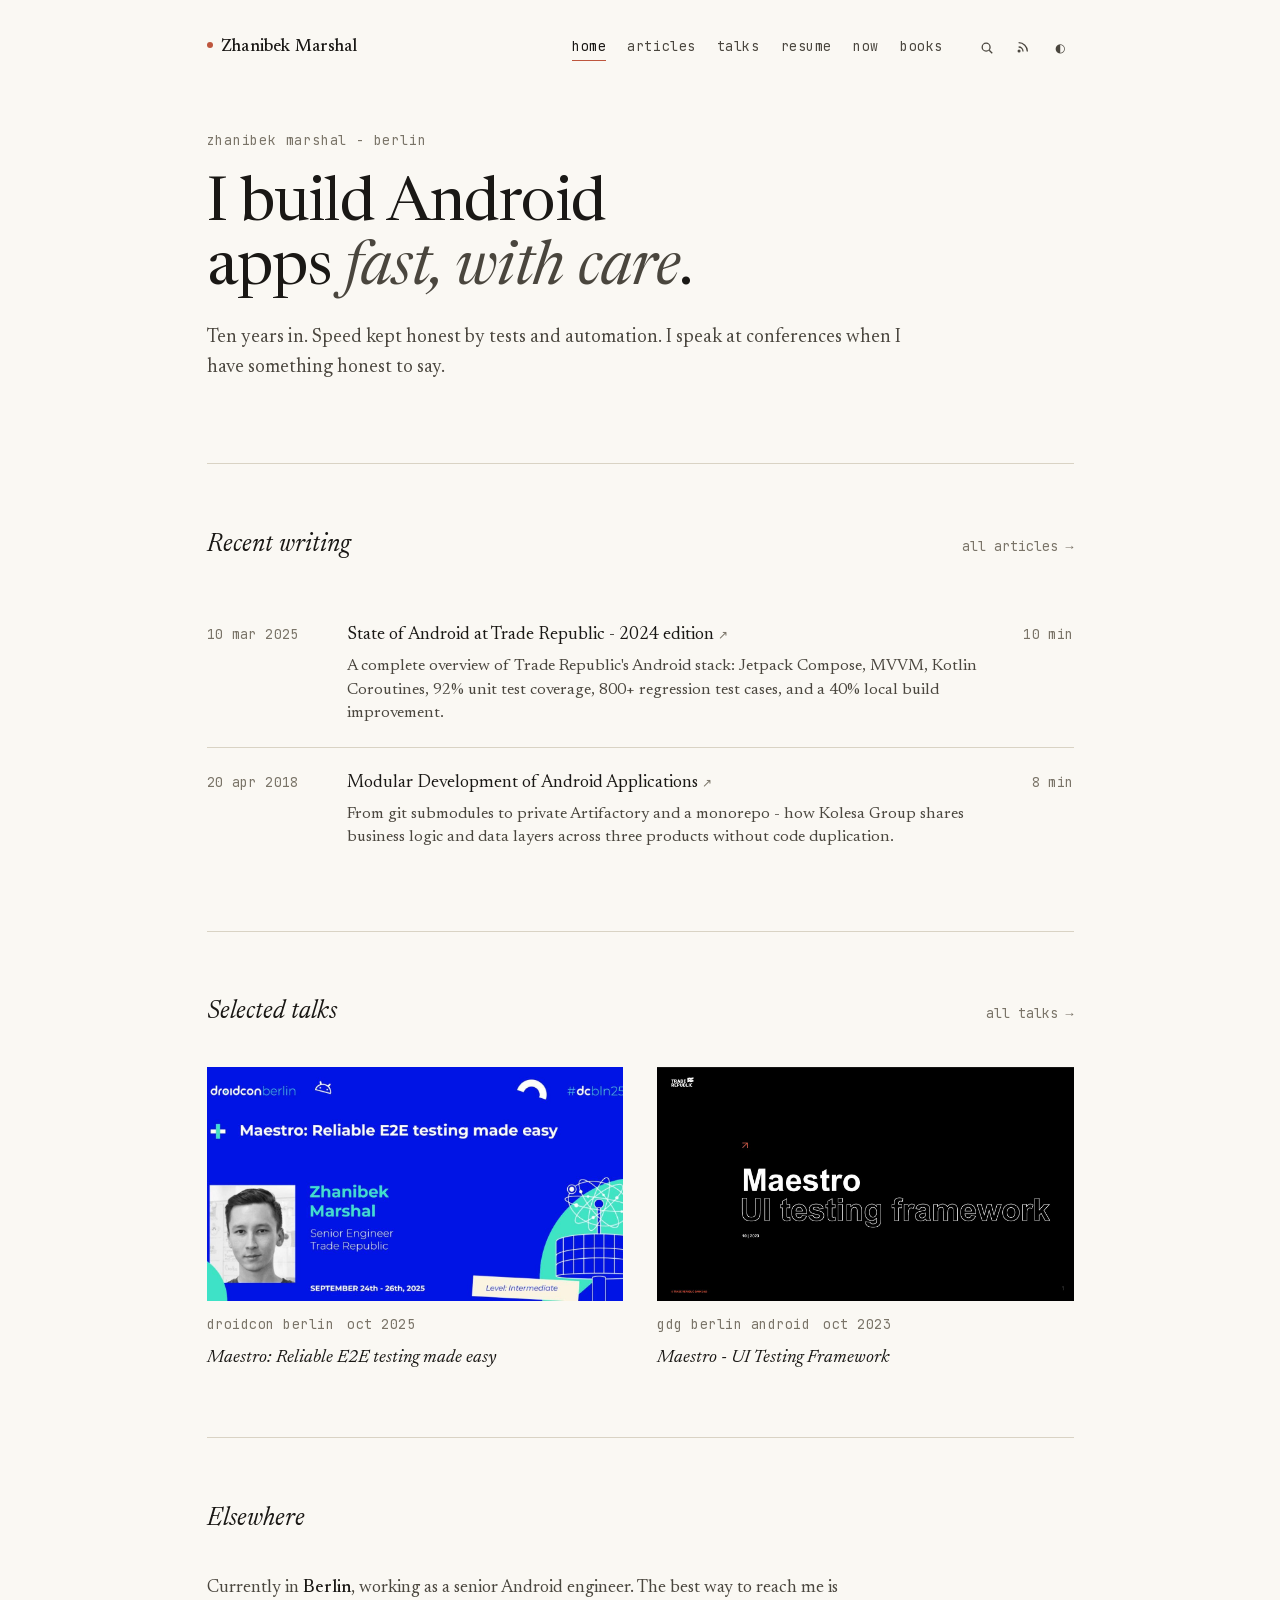
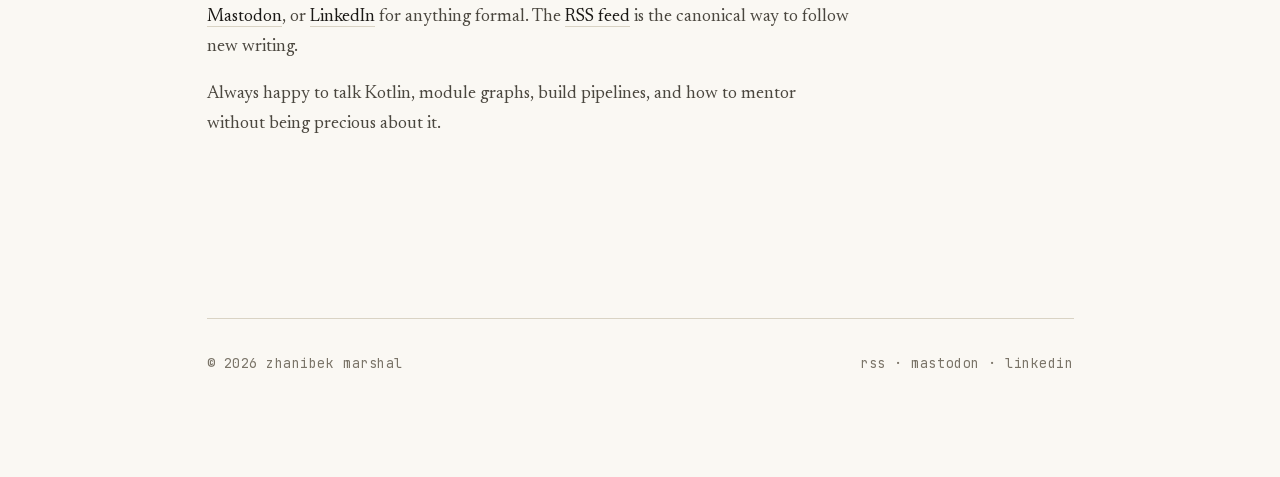
==== commit cee06111: "Self-host fonts and fix 404 header to match site layout" ====
--- a/index.html
+++ b/index.html
@@ -2,18 +2,20 @@
 <html lang="en">
 <head>
 <meta charset="utf-8">
+<link rel="icon" href="favicon.svg" type="image/svg+xml">
+<link rel="apple-touch-icon" href="favicon.svg">
 <title>Zhanibek Marshal - Android engineer, speaker, writer</title>
 <meta name="viewport" content="width=device-width, initial-scale=1">
+<link rel="canonical" href="https://zhanibek.dev/">
 <meta property="og:title" content="Zhanibek Marshal - Android engineer, speaker, writer">
 <meta property="og:description" content="Personal site of Zhanibek Marshal - Android engineer with 10+ years of experience, conference speaker, writer.">
 <meta property="og:type" content="website">
 <meta property="og:url" content="https://zhanibek.dev/">
+<meta property="og:image" content="https://zhanibek.dev/assets/og-image.jpg">
 <meta name="twitter:card" content="summary">
 <meta name="description" content="Personal site of Zhanibek Marshal - Android engineer with 10+ years of experience, conference speaker, writer.">
 <link rel="alternate" type="application/rss+xml" title="Zhanibek Marshal - RSS" href="feed.xml">
-<link rel="preconnect" href="https://fonts.googleapis.com">
-<link rel="preconnect" href="https://fonts.gstatic.com" crossorigin>
-<link href="https://fonts.googleapis.com/css2?family=Newsreader:ital,opsz,wght@0,6..72,300;0,6..72,400;0,6..72,500;1,6..72,300;1,6..72,400&family=JetBrains+Mono:wght@400;500&display=swap" rel="stylesheet">
+<link rel="stylesheet" href="fonts.css">
 <style>/* ============================================================
    Zhanibek Marshal - personal site
    Zen aesthetic. Newsreader serif + JetBrains Mono.
--- a/fonts.css
+++ b/fonts.css
@@ -0,0 +1,51 @@
+/* Self-hosted fonts — Newsreader + JetBrains Mono (latin + latin-ext subsets) */
+
+@font-face {
+  font-family: 'Newsreader';
+  font-style: normal;
+  font-weight: 300 500;
+  font-display: swap;
+  src: url('assets/fonts/newsreader-regular-latin-ext.woff2') format('woff2');
+  unicode-range: U+0100-02BA, U+02BD-02C5, U+02C7-02CC, U+02CE-02D7, U+02DD-02FF, U+0304, U+0308, U+0329, U+1D00-1DBF, U+1E00-1E9F, U+1EF2-1EFF, U+2020, U+20A0-20AB, U+20AD-20C0, U+2113, U+2C60-2C7F, U+A720-A7FF;
+}
+@font-face {
+  font-family: 'Newsreader';
+  font-style: normal;
+  font-weight: 300 500;
+  font-display: swap;
+  src: url('assets/fonts/newsreader-regular-latin.woff2') format('woff2');
+  unicode-range: U+0000-00FF, U+0131, U+0152-0153, U+02BB-02BC, U+02C6, U+02DA, U+02DC, U+0304, U+0308, U+0329, U+2000-206F, U+20AC, U+2122, U+2191, U+2193, U+2212, U+2215, U+FEFF, U+FFFD;
+}
+@font-face {
+  font-family: 'Newsreader';
+  font-style: italic;
+  font-weight: 300 400;
+  font-display: swap;
+  src: url('assets/fonts/newsreader-italic-latin-ext.woff2') format('woff2');
+  unicode-range: U+0100-02BA, U+02BD-02C5, U+02C7-02CC, U+02CE-02D7, U+02DD-02FF, U+0304, U+0308, U+0329, U+1D00-1DBF, U+1E00-1E9F, U+1EF2-1EFF, U+2020, U+20A0-20AB, U+20AD-20C0, U+2113, U+2C60-2C7F, U+A720-A7FF;
+}
+@font-face {
+  font-family: 'Newsreader';
+  font-style: italic;
+  font-weight: 300 400;
+  font-display: swap;
+  src: url('assets/fonts/newsreader-italic-latin.woff2') format('woff2');
+  unicode-range: U+0000-00FF, U+0131, U+0152-0153, U+02BB-02BC, U+02C6, U+02DA, U+02DC, U+0304, U+0308, U+0329, U+2000-206F, U+20AC, U+2122, U+2191, U+2193, U+2212, U+2215, U+FEFF, U+FFFD;
+}
+
+@font-face {
+  font-family: 'JetBrains Mono';
+  font-style: normal;
+  font-weight: 400 500;
+  font-display: swap;
+  src: url('assets/fonts/jetbrains-mono-latin-ext.woff2') format('woff2');
+  unicode-range: U+0100-02BA, U+02BD-02C5, U+02C7-02CC, U+02CE-02D7, U+02DD-02FF, U+0304, U+0308, U+0329, U+1D00-1DBF, U+1E00-1E9F, U+1EF2-1EFF, U+2020, U+20A0-20AB, U+20AD-20C0, U+2113, U+2C60-2C7F, U+A720-A7FF;
+}
+@font-face {
+  font-family: 'JetBrains Mono';
+  font-style: normal;
+  font-weight: 400 500;
+  font-display: swap;
+  src: url('assets/fonts/jetbrains-mono-latin.woff2') format('woff2');
+  unicode-range: U+0000-00FF, U+0131, U+0152-0153, U+02BB-02BC, U+02C6, U+02DA, U+02DC, U+0304, U+0308, U+0329, U+2000-206F, U+20AC, U+2122, U+2191, U+2193, U+2212, U+2215, U+FEFF, U+FFFD;
+}
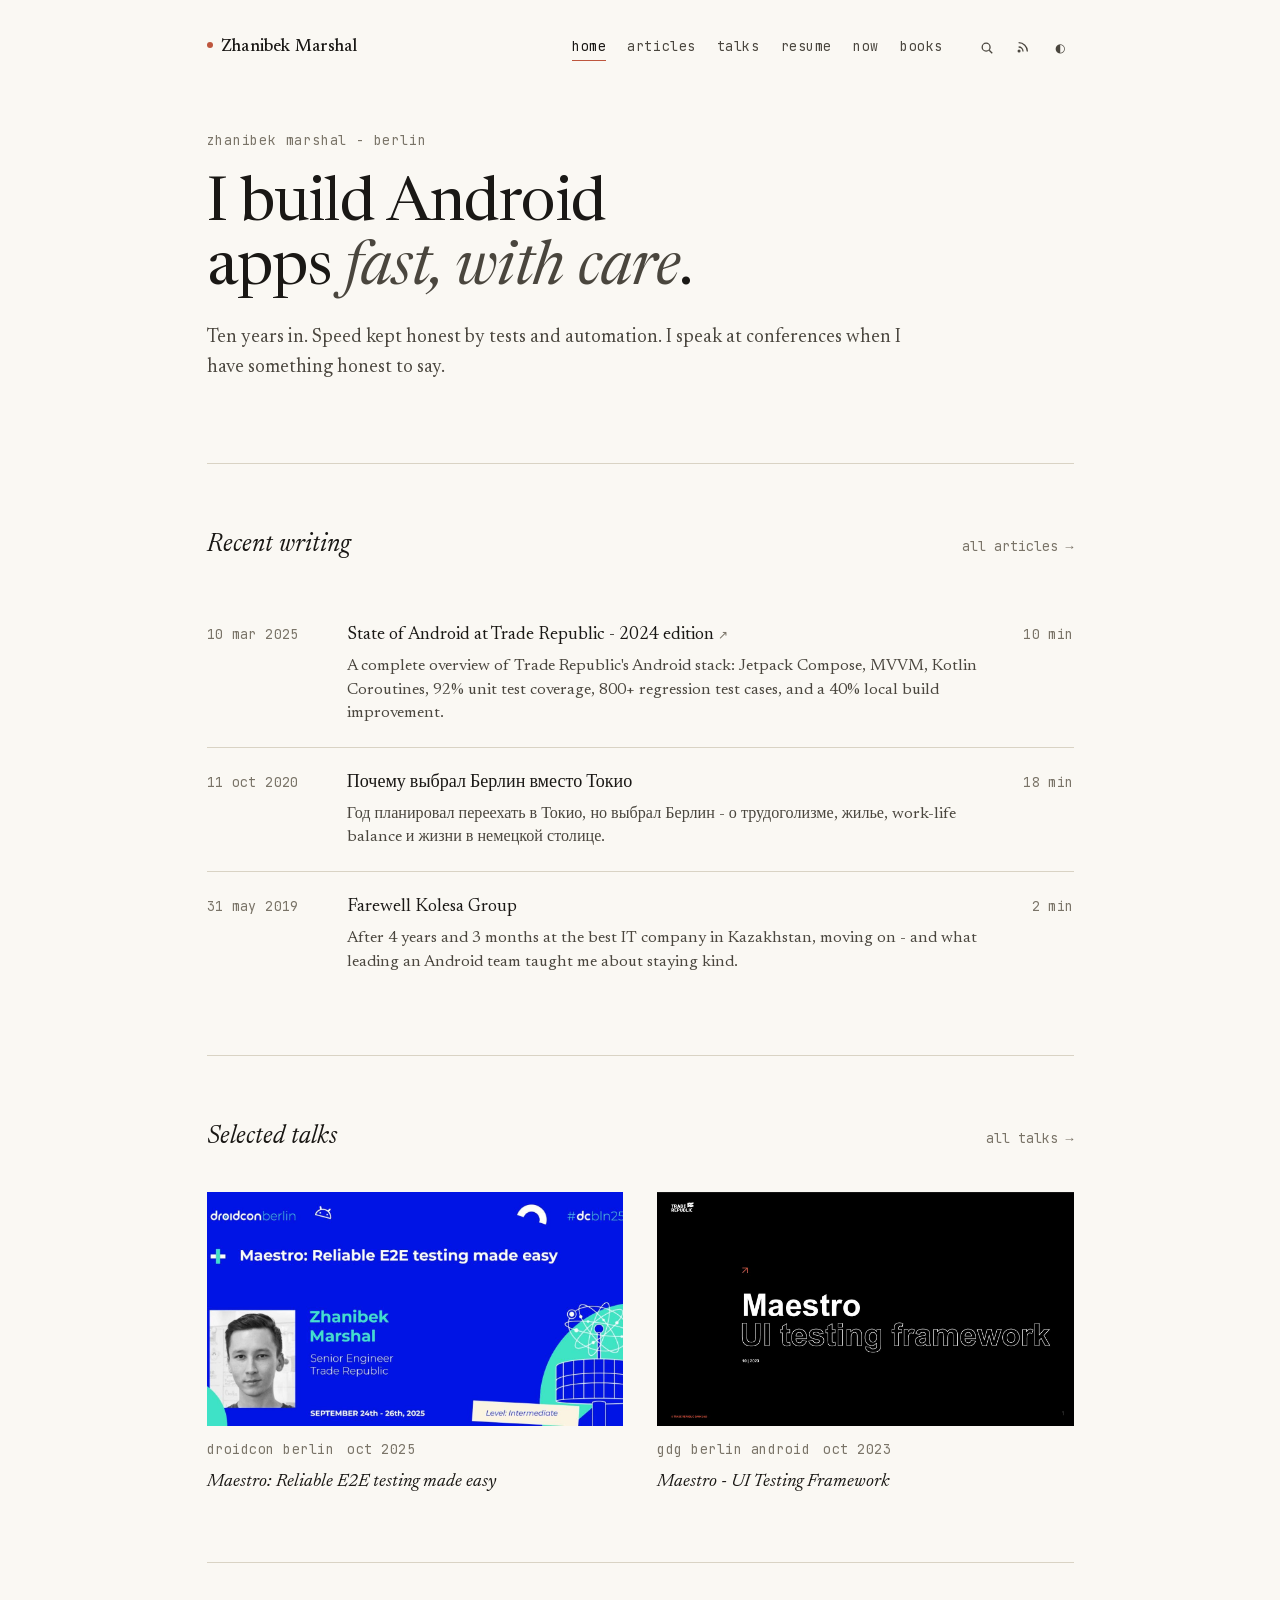
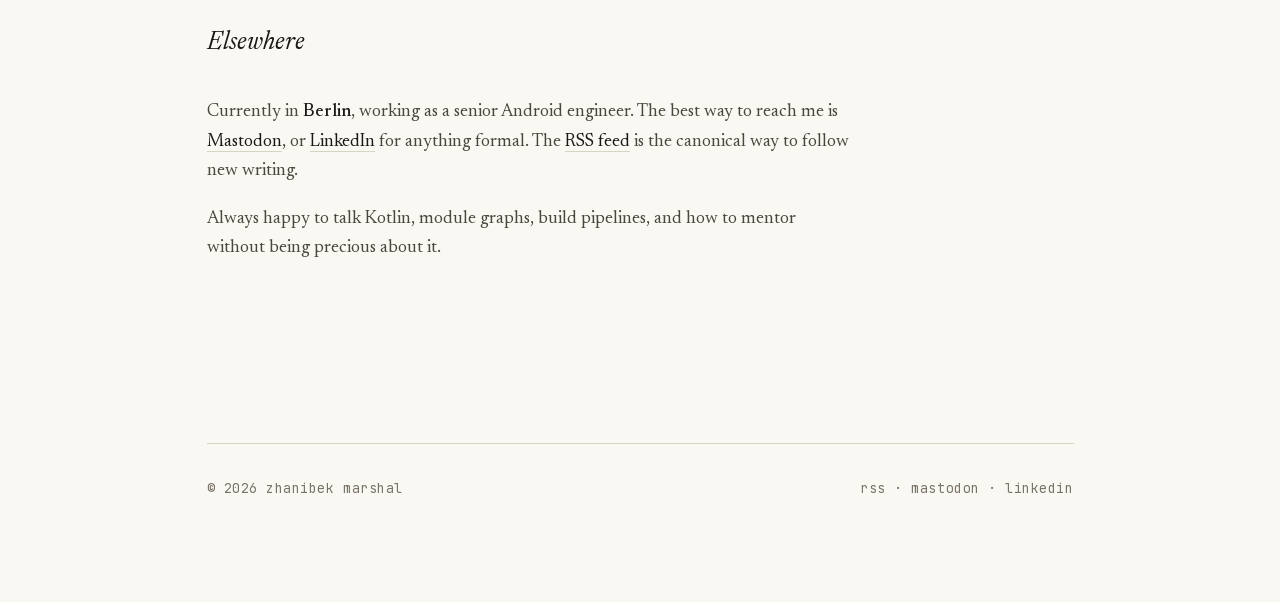
==== commit 734a2fa5: "Migrate 6 articles from old blog + /migrate-article skill Articles migrated (original language, stan" ====
--- a/index.html
+++ b/index.html
@@ -775,12 +775,11 @@
     }
 
     // ---------- ACTIVE NAV ----------
-    const path = location.pathname.split("/").pop() || "index.html";
+    const raw = location.pathname.split("/").pop() || "index";
+    const path = raw.replace(/\.html$/, "") || "index";
     document.querySelectorAll("nav.primary a").forEach(a => {
-      const href = a.getAttribute("href");
-      if (href === path || (path === "" && href === "index.html")) {
-        a.setAttribute("aria-current", "page");
-      }
+      const href = a.getAttribute("href").replace(/\.html$/, "");
+      if (href === path) a.setAttribute("aria-current", "page");
     });
 
     // ---------- DENSITY ----------
@@ -932,8 +931,9 @@
     const allArticles = [...SITE.articles].sort((a, b) => b.date.localeCompare(a.date)).slice(0, 3);
     fa.innerHTML = allArticles.map(a => {
       const href = a.url || `article.html?slug=${a.slug}`;
-      const ext = a.url ? ' target="_blank" rel="noopener"' : '';
-      const extBadge = a.url ? ' <span style="font-family:var(--mono);font-size:0.7rem;color:var(--ink-3);vertical-align:middle">↗</span>' : '';
+      const isExternal = a.url && /^https?:\/\//.test(a.url);
+      const ext = isExternal ? ' target="_blank" rel="noopener"' : '';
+      const extBadge = isExternal ? ' <span style="font-family:var(--mono);font-size:0.7rem;color:var(--ink-3);vertical-align:middle">↗</span>' : '';
       return `
       <li>
         <div class="post-row">
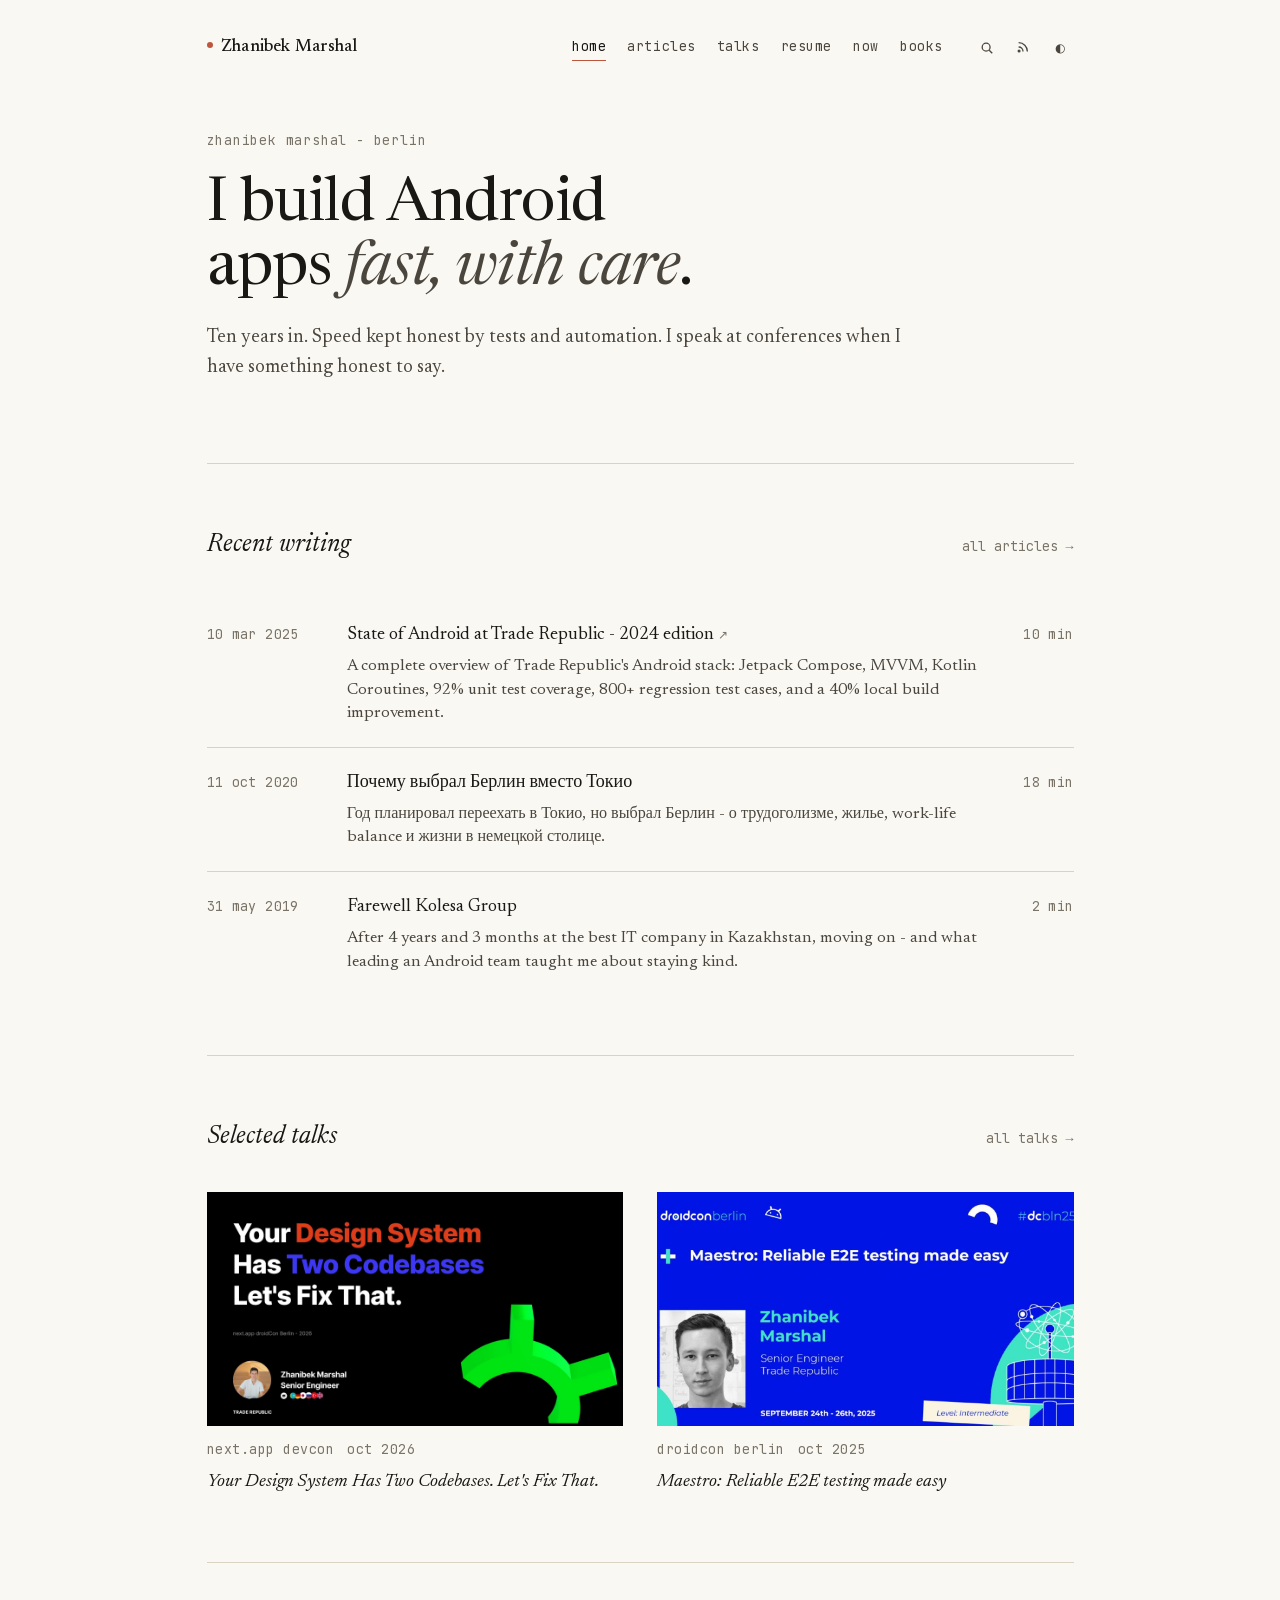
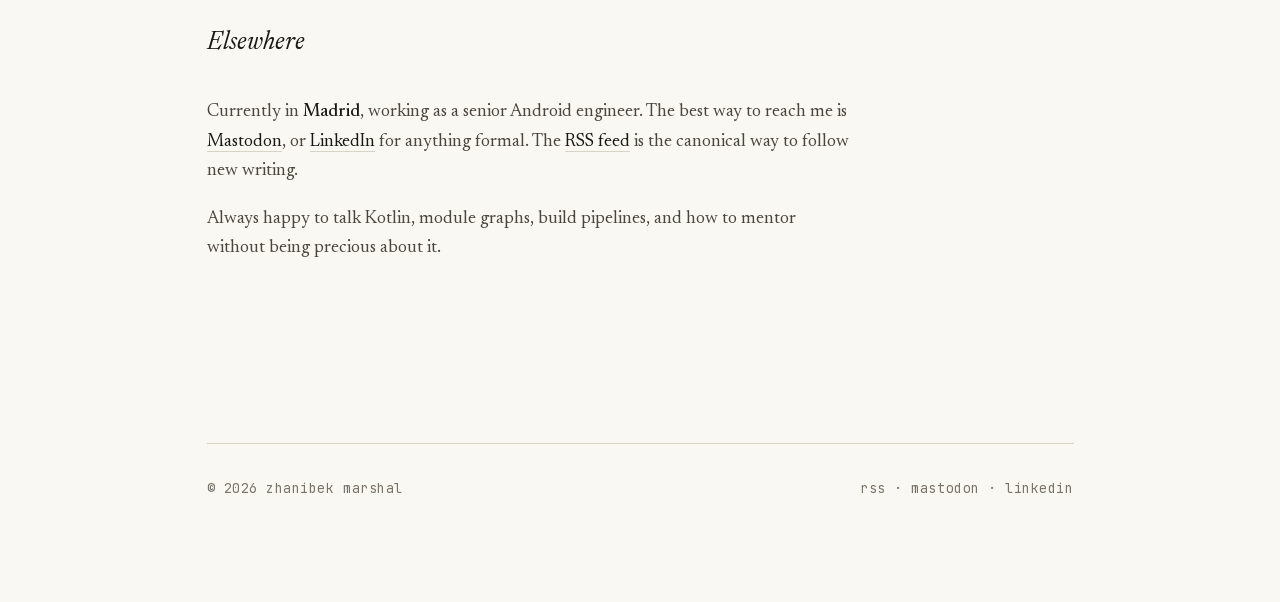
==== commit 7d9520bd: "Update location from Berlin to Madrid Move is done, so every current-city reference becomes Madrid: " ====
--- a/index.html
+++ b/index.html
@@ -710,7 +710,7 @@
   <section class="section">
     <div class="section-head"><h2>Elsewhere</h2></div>
     <div class="measure" style="font-size:1.05rem; color:var(--ink-2);">
-      <p>Currently in <strong style="color:var(--ink); font-weight:500;">Berlin</strong>, working as a senior Android engineer. The best way to reach me is <a href="https://androiddev.social/@zhanibek">Mastodon</a>, or <a href="https://www.linkedin.com/in/johnmarshal/">LinkedIn</a> for anything formal. The <a href="feed.xml">RSS feed</a> is the canonical way to follow new writing.</p>
+      <p>Currently in <strong style="color:var(--ink); font-weight:500;">Madrid</strong>, working as a senior Android engineer. The best way to reach me is <a href="https://androiddev.social/@zhanibek">Mastodon</a>, or <a href="https://www.linkedin.com/in/johnmarshal/">LinkedIn</a> for anything formal. The <a href="feed.xml">RSS feed</a> is the canonical way to follow new writing.</p>
       <p>Always happy to talk Kotlin, module graphs, build pipelines, and how to mentor without being precious about it.</p>
     </div>
   </section>
